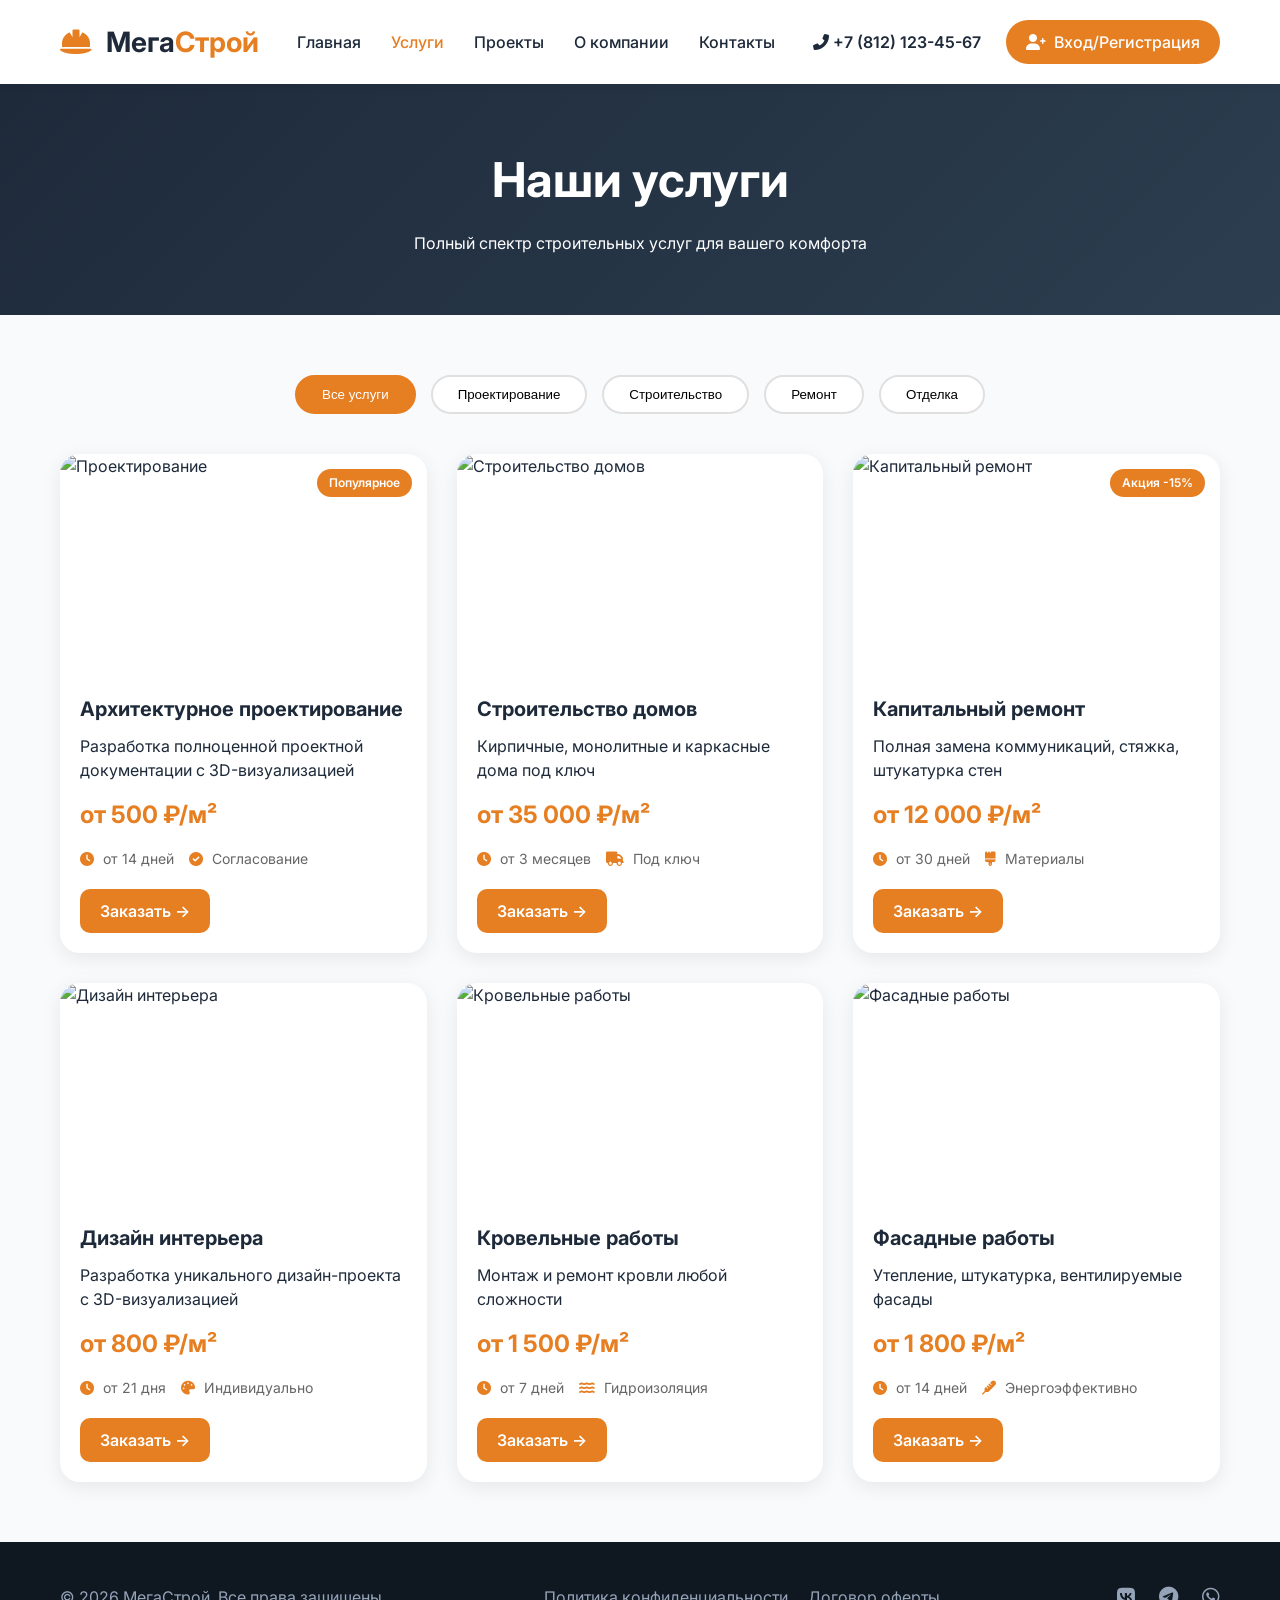
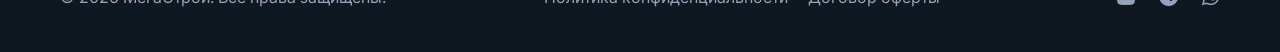
==== catalog.html @ 6667134c "Add files via upload" ====
<!DOCTYPE html>
<html lang="ru">
<head>
    <meta charset="UTF-8">
    <meta name="viewport" content="width=device-width, initial-scale=1.0">
    <title>Услуги - МегаСтрой</title>
    <link rel="stylesheet" href="style.css">
    <link rel="stylesheet" href="catalog.css">
    <link href="https://fonts.googleapis.com/css2?family=Inter:opsz,wght@14..32,400;14..32,500;14..32,600;14..32,700&display=swap" rel="stylesheet">
    <link rel="stylesheet" href="https://cdnjs.cloudflare.com/ajax/libs/font-awesome/6.0.0-beta3/css/all.min.css">
</head>
<body>

    <header class="header">
        <div class="container">
            <div class="header-inner">
                <div class="logo">
                    <i class="fas fa-hard-hat"></i>
                    <span>Мега<span class="accent">Строй</span></span>
                </div>
                <nav class="nav">
                    <a href="index.html">Главная</a>
                    <a href="catalog.html" class="active">Услуги</a>
                    <a href="projects.html">Проекты</a>
                    <a href="index.html#about">О компании</a>
                    <a href="index.html#contacts">Контакты</a>
                </nav>
                <div class="header-right">
                    <div class="header-phone">
                        <i class="fas fa-phone-alt"></i>
                        <a href="tel:+78121234567">+7 (812) 123-45-67</a>
                    </div>
                    <a href="register.html" class="btn-register">
                        <i class="fas fa-user-plus"></i> Вход/Регистрация
                    </a>
                </div>
                <button class="mobile-toggle" id="mobileToggle">
                    <i class="fas fa-bars"></i>
                </button>
            </div>
        </div>
    </header>

    <section class="page-header">
        <div class="container">
            <h1>Наши услуги</h1>
            <p>Полный спектр строительных услуг для вашего комфорта</p>
        </div>
    </section>

    <section class="catalog">
        <div class="container">
            <div class="catalog-filters">
                <button class="filter-btn active" data-filter="all">Все услуги</button>
                <button class="filter-btn" data-filter="design">Проектирование</button>
                <button class="filter-btn" data-filter="building">Строительство</button>
                <button class="filter-btn" data-filter="repair">Ремонт</button>
                <button class="filter-btn" data-filter="finish">Отделка</button>
            </div>

            <div class="catalog-grid">
                <div class="catalog-item" data-category="design">
                    <div class="catalog-image">
                        <img src="https://images.pexels.com/photos/2121121/pexels-photo-2121121.jpeg?auto=compress&cs=tinysrgb&w=600" alt="Проектирование">
                        <div class="catalog-badge">Популярное</div>
                    </div>
                    <div class="catalog-content">
                        <h3>Архитектурное проектирование</h3>
                        <p>Разработка полноценной проектной документации с 3D-визуализацией</p>
                        <div class="catalog-price">от 500 ₽/м²</div>
                        <div class="catalog-features">
                            <span><i class="fas fa-clock"></i> от 14 дней</span>
                            <span><i class="fas fa-check-circle"></i> Согласование</span>
                        </div>
                        <a href="register.html" class="btn-order">Заказать →</a>
                    </div>
                </div>

                <div class="catalog-item" data-category="building">
                    <div class="catalog-image">
                        <img src="https://images.pexels.com/photos/280229/pexels-photo-280229.jpeg?auto=compress&cs=tinysrgb&w=600" alt="Строительство домов">
                    </div>
                    <div class="catalog-content">
                        <h3>Строительство домов</h3>
                        <p>Кирпичные, монолитные и каркасные дома под ключ</p>
                        <div class="catalog-price">от 35 000 ₽/м²</div>
                        <div class="catalog-features">
                            <span><i class="fas fa-clock"></i> от 3 месяцев</span>
                            <span><i class="fas fa-truck"></i> Под ключ</span>
                        </div>
                        <a href="register.html" class="btn-order">Заказать →</a>
                    </div>
                </div>

                <div class="catalog-item" data-category="repair">
                    <div class="catalog-image">
                        <img src="https://images.pexels.com/photos/2760250/pexels-photo-2760250.jpeg?auto=compress&cs=tinysrgb&w=600" alt="Капитальный ремонт">
                        <div class="catalog-badge">Акция -15%</div>
                    </div>
                    <div class="catalog-content">
                        <h3>Капитальный ремонт</h3>
                        <p>Полная замена коммуникаций, стяжка, штукатурка стен</p>
                        <div class="catalog-price">от 12 000 ₽/м²</div>
                        <div class="catalog-features">
                            <span><i class="fas fa-clock"></i> от 30 дней</span>
                            <span><i class="fas fa-brush"></i> Материалы</span>
                        </div>
                        <a href="register.html" class="btn-order">Заказать →</a>
                    </div>
                </div>

                <div class="catalog-item" data-category="finish">
                    <div class="catalog-image">
                        <img src="https://images.pexels.com/photos/6457577/pexels-photo-6457577.jpeg?auto=compress&cs=tinysrgb&w=600" alt="Дизайн интерьера">
                    </div>
                    <div class="catalog-content">
                        <h3>Дизайн интерьера</h3>
                        <p>Разработка уникального дизайн-проекта с 3D-визуализацией</p>
                        <div class="catalog-price">от 800 ₽/м²</div>
                        <div class="catalog-features">
                            <span><i class="fas fa-clock"></i> от 21 дня</span>
                            <span><i class="fas fa-palette"></i> Индивидуально</span>
                        </div>
                        <a href="register.html" class="btn-order">Заказать →</a>
                    </div>
                </div>

                <div class="catalog-item" data-category="building">
                    <div class="catalog-image">
                        <img src="https://images.pexels.com/photos/209296/pexels-photo-209296.jpeg?auto=compress&cs=tinysrgb&w=600" alt="Кровельные работы">
                    </div>
                    <div class="catalog-content">
                        <h3>Кровельные работы</h3>
                        <p>Монтаж и ремонт кровли любой сложности</p>
                        <div class="catalog-price">от 1 500 ₽/м²</div>
                        <div class="catalog-features">
                            <span><i class="fas fa-clock"></i> от 7 дней</span>
                            <span><i class="fas fa-water"></i> Гидроизоляция</span>
                        </div>
                        <a href="register.html" class="btn-order">Заказать →</a>
                    </div>
                </div>

                <div class="catalog-item" data-category="finish">
                    <div class="catalog-image">
                        <img src="https://images.pexels.com/photos/164558/pexels-photo-164558.jpeg?auto=compress&cs=tinysrgb&w=600" alt="Фасадные работы">
                    </div>
                    <div class="catalog-content">
                        <h3>Фасадные работы</h3>
                        <p>Утепление, штукатурка, вентилируемые фасады</p>
                        <div class="catalog-price">от 1 800 ₽/м²</div>
                        <div class="catalog-features">
                            <span><i class="fas fa-clock"></i> от 14 дней</span>
                            <span><i class="fas fa-thermometer"></i> Энергоэффективно</span>
                        </div>
                        <a href="register.html" class="btn-order">Заказать →</a>
                    </div>
                </div>
            </div>
        </div>
    </section>

    <footer class="footer">
        <div class="container">
            <div class="footer-inner">
                <div class="footer-copy">© 2026 МегаСтрой. Все права защищены.</div>
                <div class="footer-links">
                    <a href="#">Политика конфиденциальности</a>
                    <a href="#">Договор оферты</a>
                </div>
                <div class="footer-social">
                    <a href="#"><i class="fab fa-vk"></i></a>
                    <a href="#"><i class="fab fa-telegram"></i></a>
                    <a href="#"><i class="fab fa-whatsapp"></i></a>
                </div>
            </div>
        </div>
    </footer>

    <script src="script.js"></script>
    <script>
        // Фильтрация каталога
        const filterBtns = document.querySelectorAll('.filter-btn');
        const catalogItems = document.querySelectorAll('.catalog-item');

        filterBtns.forEach(btn => {
            btn.addEventListener('click', () => {
                filterBtns.forEach(b => b.classList.remove('active'));
                btn.classList.add('active');
                const filter = btn.dataset.filter;

                catalogItems.forEach(item => {
                    if (filter === 'all' || item.dataset.category === filter) {
                        item.style.display = 'block';
                    } else {
                        item.style.display = 'none';
                    }
                });
            });
        });
    </script>
</body>
</html>
---- style.css ----
* {
    margin: 0;
    padding: 0;
    box-sizing: border-box;
}

body {
    font-family: 'Inter', sans-serif;
    color: #1e2a3a;
    line-height: 1.5;
    background-color: #fff;
}

.container {
    max-width: 1200px;
    margin: 0 auto;
    padding: 0 20px;
}

.accent {
    color: #e67e22;
}

/* ШАПКА */
.header {
    background: #fff;
    box-shadow: 0 2px 10px rgba(0,0,0,0.05);
    position: sticky;
    top: 0;
    z-index: 100;
}

.header-inner {
    display: flex;
    justify-content: space-between;
    align-items: center;
    padding: 20px 0;
}

.logo {
    font-size: 28px;
    font-weight: 700;
}

.logo i {
    color: #e67e22;
    margin-right: 8px;
}

.nav {
    display: flex;
    gap: 30px;
}

.nav a {
    text-decoration: none;
    color: #1e2a3a;
    font-weight: 500;
    transition: color 0.3s;
}

.nav a:hover,
.nav a.active {
    color: #e67e22;
}

.header-right {
    display: flex;
    align-items: center;
    gap: 25px;
}

.header-phone a {
    text-decoration: none;
    font-weight: 600;
    color: #1e2a3a;
}

.btn-register {
    background: #e67e22;
    color: white;
    padding: 10px 20px;
    border-radius: 30px;
    text-decoration: none;
    font-weight: 500;
    transition: all 0.3s;
    display: inline-flex;
    align-items: center;
    gap: 8px;
}

.btn-register:hover {
    background: #d35400;
    transform: translateY(-2px);
}

.mobile-toggle {
    display: none;
    background: none;
    border: none;
    font-size: 24px;
    cursor: pointer;
}

/* HERO */
.hero {
    background: linear-gradient(rgba(0,0,0,0.6), rgba(0,0,0,0.6)), url('https://images.pexels.com/photos/2760242/pexels-photo-2760242.jpeg?auto=compress&cs=tinysrgb&w=1600');
    background-size: cover;
    background-position: center;
    min-height: 85vh;
    display: flex;
    align-items: center;
    color: white;
}

.hero-content {
    max-width: 700px;
}

.hero-content h1 {
    font-size: 52px;
    margin-bottom: 20px;
    line-height: 1.2;
}

.hero-content p {
    font-size: 18px;
    margin-bottom: 30px;
    opacity: 0.9;
}

.btn {
    display: inline-block;
    padding: 14px 32px;
    border-radius: 40px;
    font-weight: 600;
    text-decoration: none;
    border: none;
    cursor: pointer;
    transition: all 0.3s;
    font-size: 16px;
}

.btn-primary {
    background: #e67e22;
    color: white;
    margin-right: 15px;
}

.btn-primary:hover {
    background: #d35400;
    transform: translateY(-2px);
}

.btn-outline {
    background: transparent;
    border: 2px solid white;
    color: white;
}

.btn-outline:hover {
    background: white;
    color: #e67e22;
}

/* Преимущества */
.features {
    padding: 60px 0;
    background: #fff;
}

.features-grid {
    display: grid;
    grid-template-columns: repeat(auto-fit, minmax(250px, 1fr));
    gap: 30px;
    text-align: center;
}

.feature-item i {
    font-size: 48px;
    color: #e67e22;
    margin-bottom: 15px;
}

.feature-item h3 {
    font-size: 22px;
    margin-bottom: 10px;
}

/* Услуги */
.services {
    padding: 80px 0;
    background: #f8fafc;
}

.section-header {
    text-align: center;
    margin-bottom: 50px;
}

.section-header h2 {
    font-size: 36px;
    margin-bottom: 12px;
}

.services-grid {
    display: grid;
    grid-template-columns: repeat(auto-fit, minmax(350px, 1fr));
    gap: 30px;
}

.service-card {
    background: white;
    padding: 35px 25px;
    border-radius: 20px;
    text-align: center;
    transition: 0.3s;
    box-shadow: 0 5px 20px rgba(0,0,0,0.05);
}

.service-card:hover {
    transform: translateY(-5px);
    box-shadow: 0 15px 30px rgba(0,0,0,0.1);
}

.service-card i {
    font-size: 48px;
    color: #e67e22;
    margin-bottom: 20px;
}

.service-card h3 {
    font-size: 22px;
    margin-bottom: 12px;
}

.service-link {
    display: inline-block;
    margin-top: 15px;
    color: #e67e22;
    text-decoration: none;
    font-weight: 600;
}

/* О компании */
.about {
    padding: 80px 0;
}

.about-wrapper {
    display: grid;
    grid-template-columns: 1fr 1fr;
    gap: 50px;
    align-items: center;
}

.about-text h2 {
    font-size: 36px;
    margin-bottom: 20px;
}

.about-text p {
    margin-bottom: 20px;
    color: #2c3e50;
}

.about-stats {
    display: flex;
    gap: 30px;
    margin-top: 30px;
}

.about-stats div span {
    font-size: 32px;
    font-weight: 800;
    color: #e67e22;
}

.about-image img {
    width: 100%;
    border-radius: 24px;
    box-shadow: 0 20px 30px rgba(0,0,0,0.1);
}

/* Отзывы */
.reviews {
    padding: 80px 0;
    background: #f8fafc;
}

.reviews-grid {
    display: grid;
    grid-template-columns: repeat(auto-fit, minmax(320px, 1fr));
    gap: 30px;
}

.review-card {
    background: white;
    padding: 30px;
    border-radius: 20px;
    box-shadow: 0 5px 20px rgba(0,0,0,0.05);
}

.review-card i {
    font-size: 32px;
    color: #e67e22;
    opacity: 0.5;
    margin-bottom: 15px;
}

.review-author {
    display: flex;
    align-items: center;
    gap: 15px;
    margin-top: 20px;
}

.review-author img {
    width: 50px;
    height: 50px;
    border-radius: 50%;
    object-fit: cover;
}

/* Контакты */
.contacts {
    background: #1e2a3a;
    color: white;
    padding: 80px 0;
}

.contacts-wrapper {
    display: grid;
    grid-template-columns: 1fr 1fr;
    gap: 50px;
}

.contact-detail {
    margin: 20px 0;
    font-size: 18px;
}

.contact-detail i {
    width: 30px;
    color: #e67e22;
}

.contact-detail a {
    color: white;
    text-decoration: none;
}

.contact-form input,
.contact-form textarea {
    width: 100%;
    padding: 14px;
    margin-bottom: 15px;
    border: none;
    border-radius: 12px;
    background: #2c3e50;
    color: white;
}

.contact-form input::placeholder,
.contact-form textarea::placeholder {
    color: #94a3b8;
}

.contact-form button {
    width: 100%;
}

/* Футер */
.footer {
    background: #0f1720;
    color: #94a3b8;
    padding: 40px 0;
}

.footer-inner {
    display: flex;
    justify-content: space-between;
    align-items: center;
    flex-wrap: wrap;
    gap: 20px;
}

.footer-links {
    display: flex;
    gap: 20px;
}

.footer-links a,
.footer-social a {
    color: #94a3b8;
    text-decoration: none;
    transition: color 0.3s;
}

.footer-social a {
    margin-left: 20px;
    font-size: 20px;
}

.footer-links a:hover,
.footer-social a:hover {
    color: #e67e22;
}

/* Адаптив */
@media (max-width: 900px) {
    .nav, .header-phone {
        display: none;
    }
    
    .mobile-toggle {
        display: block;
    }
    
    .hero-content h1 {
        font-size: 36px;
    }
    
    .about-wrapper,
    .contacts-wrapper {
        grid-template-columns: 1fr;
    }
    
    .footer-inner {
        flex-direction: column;
        text-align: center;
    }
    
    .header-right .btn-register {
        font-size: 14px;
        padding: 8px 15px;
    }
}
---- catalog.css ----
.page-header {
    background: linear-gradient(135deg, #1e2a3a 0%, #2c3e50 100%);
    color: white;
    padding: 60px 0;
    text-align: center;
}

.page-header h1 {
    font-size: 48px;
    margin-bottom: 15px;
}

.catalog {
    padding: 60px 0;
    background: #f8fafc;
}

.catalog-filters {
    display: flex;
    justify-content: center;
    gap: 15px;
    margin-bottom: 40px;
    flex-wrap: wrap;
}

.filter-btn {
    padding: 10px 25px;
    background: white;
    border: 2px solid #e0e0e0;
    border-radius: 30px;
    cursor: pointer;
    font-weight: 500;
    transition: all 0.3s;
}

.filter-btn:hover,
.filter-btn.active {
    background: #e67e22;
    color: white;
    border-color: #e67e22;
}

.catalog-grid {
    display: grid;
    grid-template-columns: repeat(auto-fill, minmax(350px, 1fr));
    gap: 30px;
}

.catalog-item {
    background: white;
    border-radius: 20px;
    overflow: hidden;
    box-shadow: 0 5px 20px rgba(0,0,0,0.08);
    transition: transform 0.3s;
}

.catalog-item:hover {
    transform: translateY(-5px);
}

.catalog-image {
    position: relative;
    height: 220px;
    overflow: hidden;
}

.catalog-image img {
    width: 100%;
    height: 100%;
    object-fit: cover;
    transition: transform 0.3s;
}

.catalog-item:hover .catalog-image img {
    transform: scale(1.05);
}

.catalog-badge {
    position: absolute;
    top: 15px;
    right: 15px;
    background: #e67e22;
    color: white;
    padding: 5px 12px;
    border-radius: 20px;
    font-size: 12px;
    font-weight: 600;
}

.catalog-content {
    padding: 20px;
}

.catalog-content h3 {
    font-size: 20px;
    margin-bottom: 10px;
}

.catalog-price {
    font-size: 24px;
    font-weight: 700;
    color: #e67e22;
    margin: 15px 0;
}

.catalog-features {
    display: flex;
    gap: 15px;
    margin-bottom: 20px;
    font-size: 14px;
    color: #666;
}

.catalog-features i {
    color: #e67e22;
    margin-right: 5px;
}

.btn-order {
    display: inline-block;
    background: #e67e22;
    color: white;
    padding: 10px 20px;
    border-radius: 10px;
    text-decoration: none;
    font-weight: 600;
    transition: background 0.3s;
}

.btn-order:hover {
    background: #d35400;
}
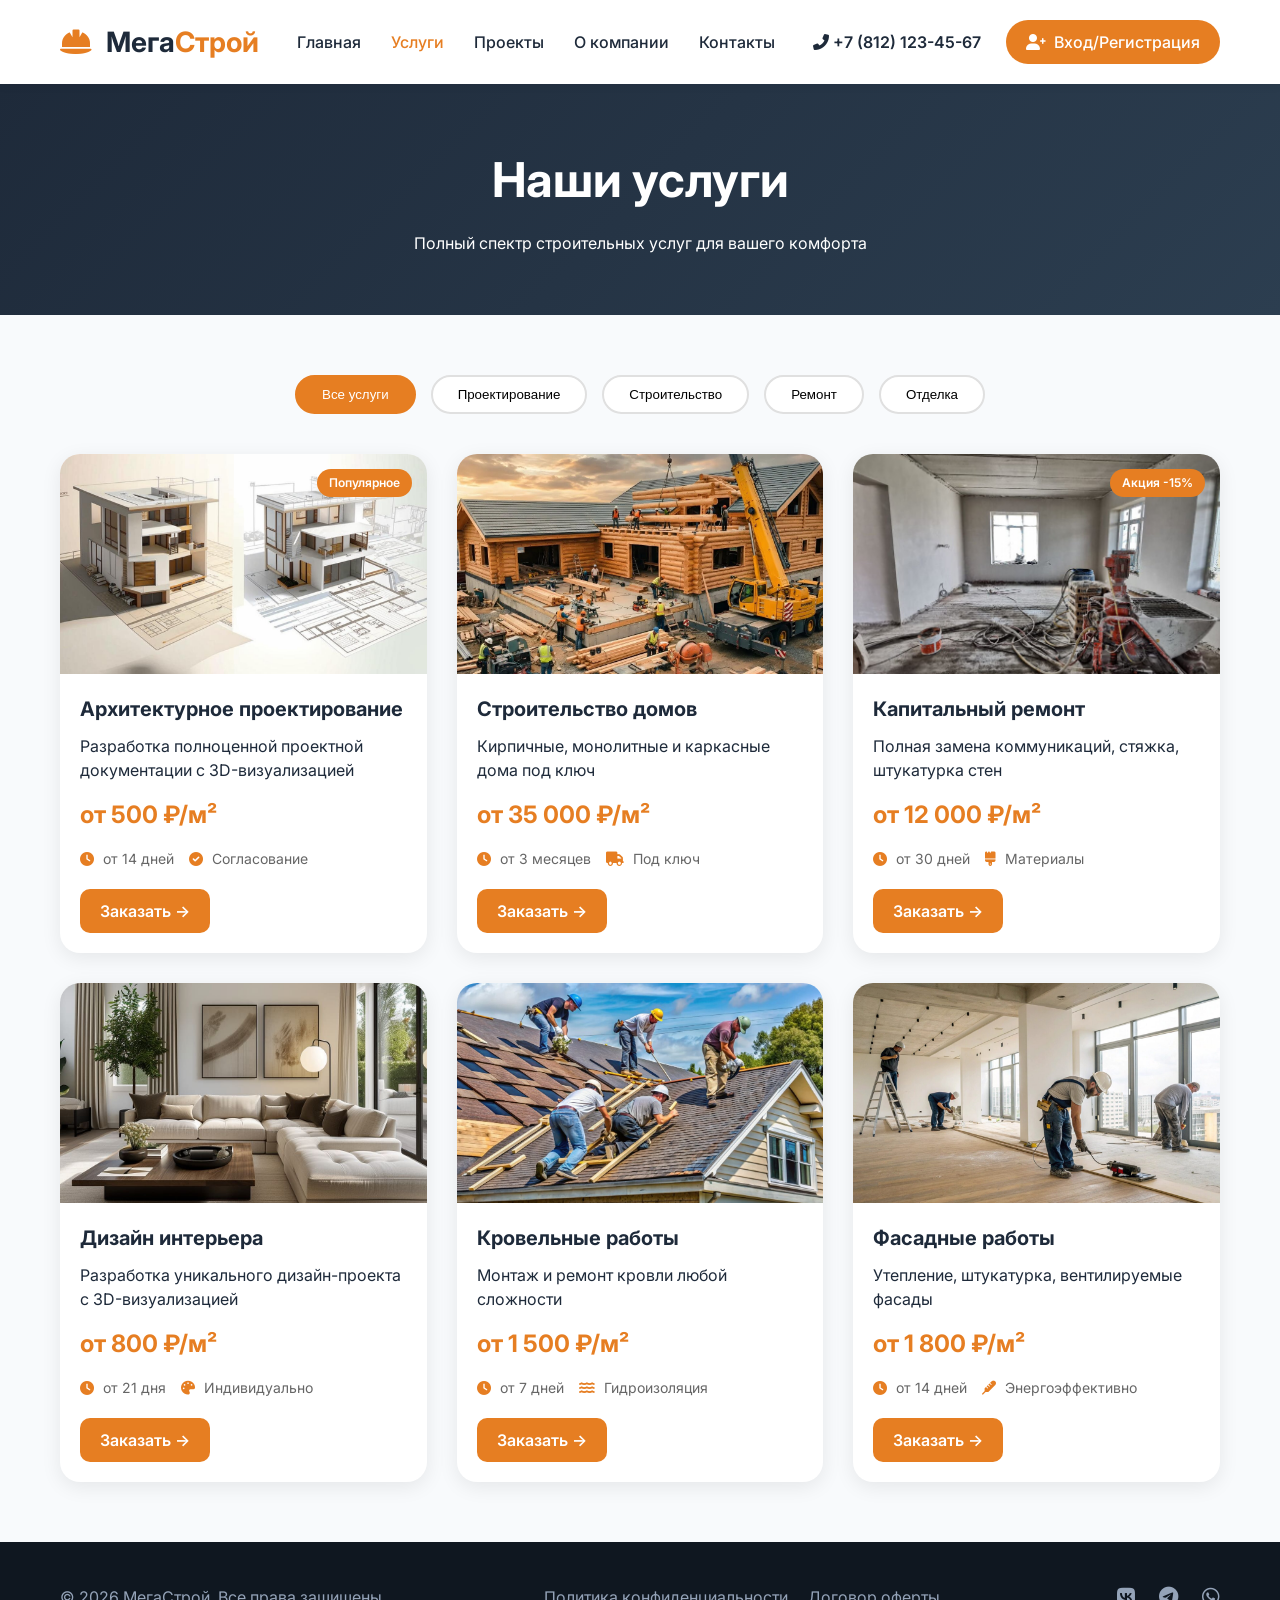
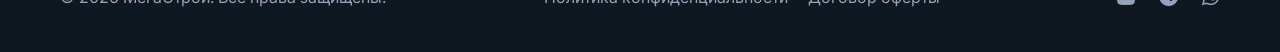
==== commit e7112600: "Add files via upload" ====
--- a/catalog.html
+++ b/catalog.html
@@ -30,9 +30,7 @@
                         <i class="fas fa-phone-alt"></i>
                         <a href="tel:+78121234567">+7 (812) 123-45-67</a>
                     </div>
-                    <a href="register.html" class="btn-register">
-                        <i class="fas fa-user-plus"></i> Вход/Регистрация
-                    </a>
+                    <div id="authButton"></div>
                 </div>
                 <button class="mobile-toggle" id="mobileToggle">
                     <i class="fas fa-bars"></i>
@@ -61,7 +59,7 @@
             <div class="catalog-grid">
                 <div class="catalog-item" data-category="design">
                     <div class="catalog-image">
-                        <img src="https://images.pexels.com/photos/2121121/pexels-photo-2121121.jpeg?auto=compress&cs=tinysrgb&w=600" alt="Проектирование">
+                        <img src="/img/проектирование.jpg" alt="Проектирование">
                         <div class="catalog-badge">Популярное</div>
                     </div>
                     <div class="catalog-content">
@@ -78,7 +76,7 @@
 
                 <div class="catalog-item" data-category="building">
                     <div class="catalog-image">
-                        <img src="https://images.pexels.com/photos/280229/pexels-photo-280229.jpeg?auto=compress&cs=tinysrgb&w=600" alt="Строительство домов">
+                        <img src="/img/строительство домов.jpg" alt="Строительство домов">
                     </div>
                     <div class="catalog-content">
                         <h3>Строительство домов</h3>
@@ -94,7 +92,7 @@
 
                 <div class="catalog-item" data-category="repair">
                     <div class="catalog-image">
-                        <img src="https://images.pexels.com/photos/2760250/pexels-photo-2760250.jpeg?auto=compress&cs=tinysrgb&w=600" alt="Капитальный ремонт">
+                        <img src="/img/капитальный ремонт дома.jpg" alt="Капитальный ремонт">
                         <div class="catalog-badge">Акция -15%</div>
                     </div>
                     <div class="catalog-content">
@@ -111,7 +109,7 @@
 
                 <div class="catalog-item" data-category="finish">
                     <div class="catalog-image">
-                        <img src="https://images.pexels.com/photos/6457577/pexels-photo-6457577.jpeg?auto=compress&cs=tinysrgb&w=600" alt="Дизайн интерьера">
+                        <img src="/img/дизайн интерьера.jpg" alt="Дизайн интерьера">
                     </div>
                     <div class="catalog-content">
                         <h3>Дизайн интерьера</h3>
@@ -127,7 +125,7 @@
 
                 <div class="catalog-item" data-category="building">
                     <div class="catalog-image">
-                        <img src="https://images.pexels.com/photos/209296/pexels-photo-209296.jpeg?auto=compress&cs=tinysrgb&w=600" alt="Кровельные работы">
+                        <img src="/img/кровельные работы.jpg" alt="Кровельные работы">
                     </div>
                     <div class="catalog-content">
                         <h3>Кровельные работы</h3>
@@ -143,7 +141,7 @@
 
                 <div class="catalog-item" data-category="finish">
                     <div class="catalog-image">
-                        <img src="https://images.pexels.com/photos/164558/pexels-photo-164558.jpeg?auto=compress&cs=tinysrgb&w=600" alt="Фасадные работы">
+                       <img src="/img/955854fa-af88-46e0-abc6-5c0d8f391e64.png" alt="Фасадные работы">
                     </div>
                     <div class="catalog-content">
                         <h3>Фасадные работы</h3>
@@ -179,7 +177,6 @@
 
     <script src="script.js"></script>
     <script>
-        // Фильтрация каталога
         const filterBtns = document.querySelectorAll('.filter-btn');
         const catalogItems = document.querySelectorAll('.catalog-item');
 
@@ -198,6 +195,40 @@
                 });
             });
         });
+
+        function updateAuthUI() {
+            const currentUser = localStorage.getItem('currentUser');
+            const authButton = document.getElementById('authButton');
+            
+            if (currentUser) {
+                const user = JSON.parse(currentUser);
+                authButton.innerHTML = `
+                    <div class="user-menu" style="position: relative;">
+                        <span class="user-name" style="background: #e67e22; color: white; padding: 8px 16px; border-radius: 30px; cursor: pointer; display: inline-flex; align-items: center; gap: 8px;">
+                            <i class="fas fa-user-circle"></i> ${user.name}
+                        </span>
+                        <div class="user-dropdown" style="display: none; position: absolute; right: 0; top: 45px; background: white; box-shadow: 0 10px 25px rgba(0,0,0,0.1); border-radius: 12px; overflow: hidden; min-width: 180px; z-index: 100;">
+                            <a href="profile.html" style="display: flex; align-items: center; gap: 10px; padding: 12px 20px; text-decoration: none; color: #1e2a3a;"><i class="fas fa-id-card"></i> Личный кабинет</a>
+                            <a href="#" id="logoutBtn" style="display: flex; align-items: center; gap: 10px; padding: 12px 20px; text-decoration: none; color: #1e2a3a;"><i class="fas fa-sign-out-alt"></i> Выйти</a>
+                        </div>
+                    </div>
+                `;
+                const userMenu = document.querySelector('.user-menu');
+                const userDropdown = document.querySelector('.user-dropdown');
+                if (userMenu) {
+                    userMenu.addEventListener('mouseenter', () => { userDropdown.style.display = 'block'; });
+                    userMenu.addEventListener('mouseleave', () => { userDropdown.style.display = 'none'; });
+                }
+                document.getElementById('logoutBtn')?.addEventListener('click', (e) => {
+                    e.preventDefault();
+                    localStorage.removeItem('currentUser');
+                    window.location.href = 'index.html';
+                });
+            } else {
+                authButton.innerHTML = `<a href="register.html" class="btn-register"><i class="fas fa-user-plus"></i> Вход/Регистрация</a>`;
+            }
+        }
+        updateAuthUI();
     </script>
 </body>
 </html>
